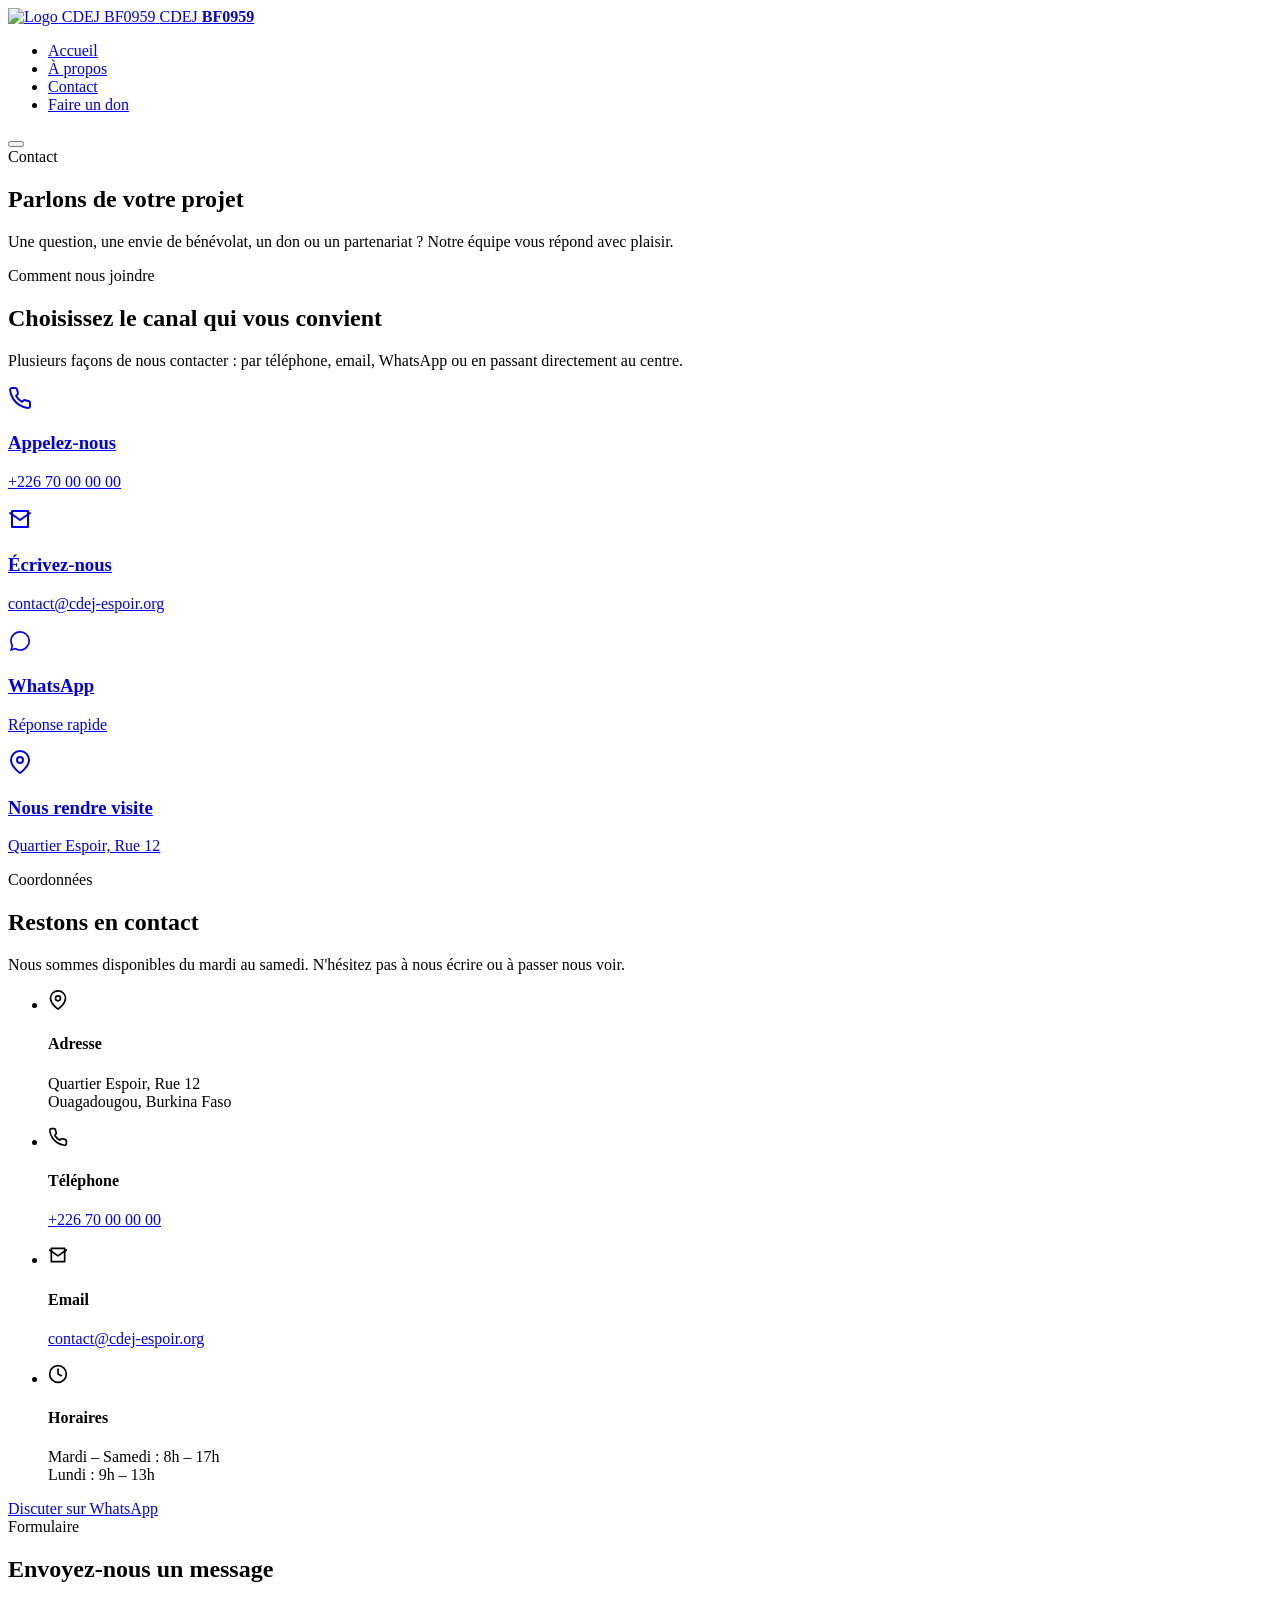
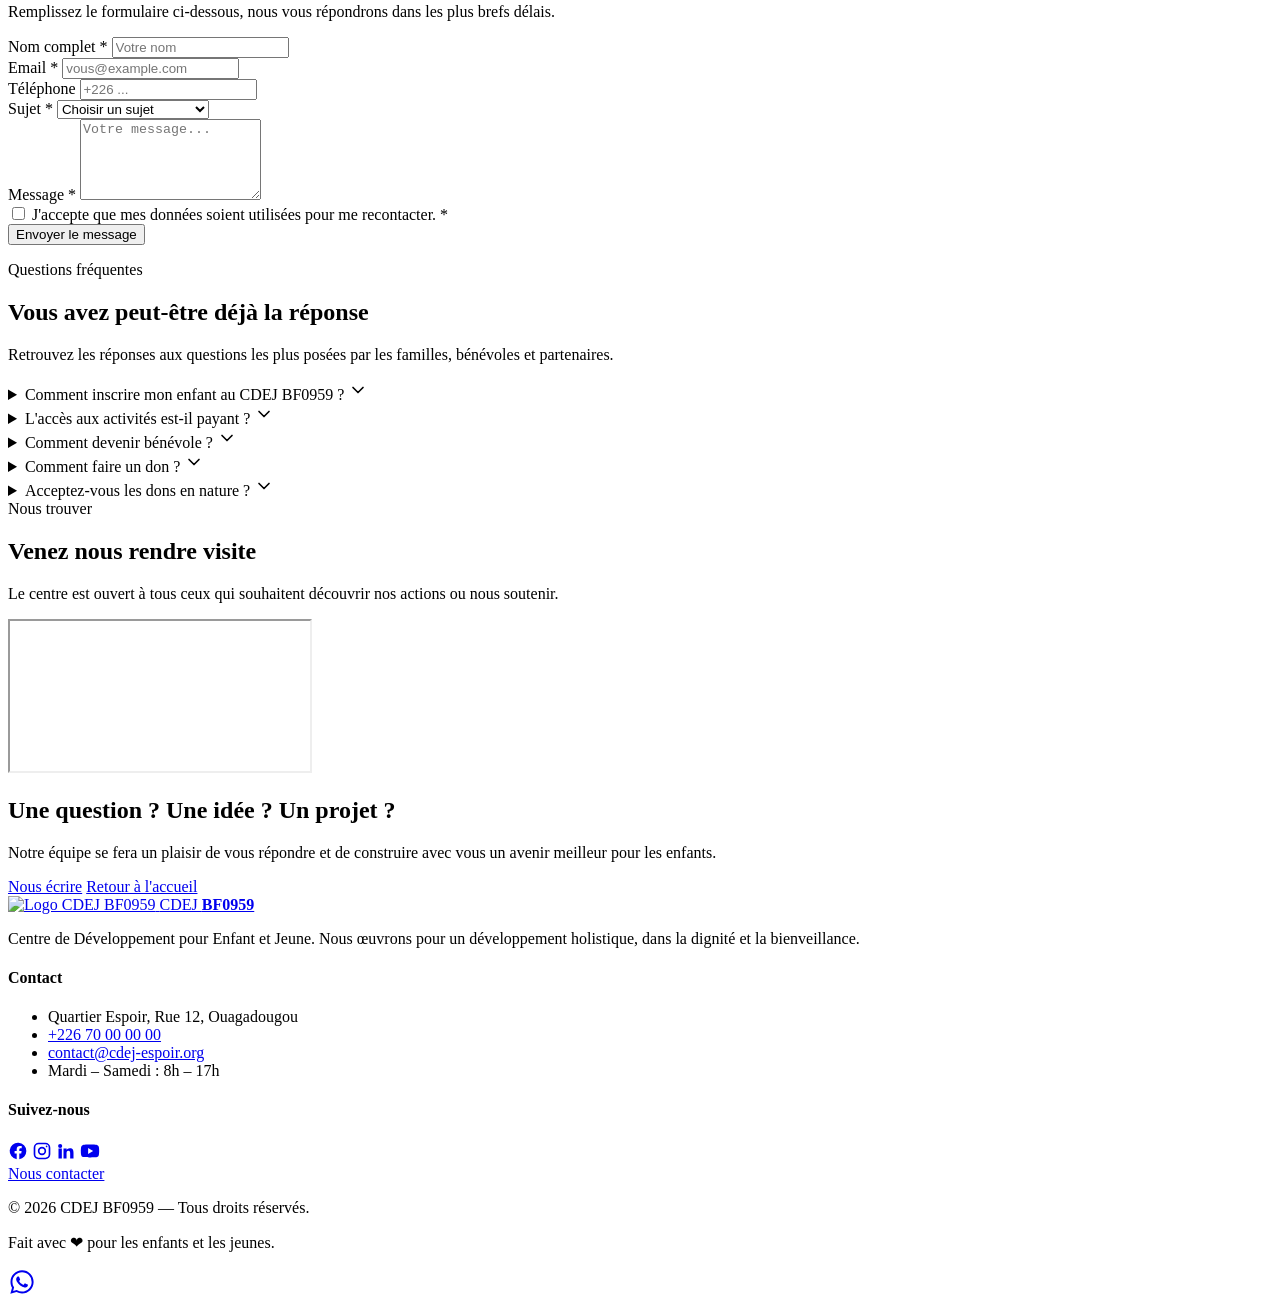
==== contact.html @ 917b6f27 "Add files via upload" ====
<!DOCTYPE html>
<html lang="fr">
<head>
  <meta charset="UTF-8">
  <meta name="viewport" content="width=device-width, initial-scale=1.0">
  <title>Contact — CDEJ BF0959</title>
  <meta name="description" content="Contactez le CDEJ BF0959 : formulaire, adresse, téléphone, email et horaires.">
  <link rel="preconnect" href="https://fonts.googleapis.com">
  <link rel="preconnect" href="https://fonts.gstatic.com" crossorigin>
  <link href="https://fonts.googleapis.com/css2?family=Plus+Jakarta+Sans:wght@400;500;600;700;800&display=swap" rel="stylesheet">
  <link rel="stylesheet" href="style.css">
</head>
<body>

  <header class="header" id="header">
    <div class="container header__inner">
      <a href="index.html" class="logo" aria-label="CDEJ BF0959 - Accueil">
        <img src="images/logo.png" alt="Logo CDEJ BF0959" class="logo__img">
        <span class="logo__text">CDEJ <strong>BF0959</strong></span>
      </a>

      <nav class="nav" id="nav" aria-label="Navigation principale">
        <ul class="nav__list">
          <li><a href="index.html" class="nav__link">Accueil</a></li>
          <li><a href="apropos.html" class="nav__link">À propos</a></li>
          <li><a href="contact.html" class="nav__link is-active">Contact</a></li>
          <li><a href="contact.html" class="btn btn--sm btn--primary nav__cta">Faire un don</a></li>
        </ul>
      </nav>

      <button class="burger" id="burger" aria-label="Ouvrir le menu" aria-expanded="false" aria-controls="nav">
        <span></span><span></span><span></span>
      </button>
    </div>
  </header>

  <main>

    <section class="hero hero--page">
      <div class="hero__bg" style="background-image:url('images/image4.jpg');"></div>
      <div class="hero__overlay"></div>
      <div class="container hero__content">
        <span class="badge reveal">Contact</span>
        <h1 class="hero__title reveal">Parlons de <span class="text-accent">votre projet</span></h1>
        <p class="hero__text reveal">Une question, une envie de bénévolat, un don ou un partenariat ? Notre équipe vous répond avec plaisir.</p>
      </div>
    </section>

    <!-- CANAUX RAPIDES -->
    <section class="section">
      <div class="container">
        <div class="section__head reveal">
          <span class="eyebrow">Comment nous joindre</span>
          <h2 class="section__title">Choisissez le canal qui vous convient</h2>
          <p class="section__subtitle">Plusieurs façons de nous contacter : par téléphone, email, WhatsApp ou en passant directement au centre.</p>
        </div>

        <div class="grid grid--4">
          <a href="tel:+22670000000" class="quick reveal">
            <span class="quick__icon quick__icon--blue">
              <svg viewBox="0 0 24 24" width="24" height="24" fill="none" stroke="currentColor" stroke-width="2" stroke-linecap="round" stroke-linejoin="round"><path d="M22 16.92v3a2 2 0 0 1-2.18 2 19.79 19.79 0 0 1-8.63-3.07 19.5 19.5 0 0 1-6-6A19.79 19.79 0 0 1 2.12 4.18 2 2 0 0 1 4.11 2h3a2 2 0 0 1 2 1.72c.13.96.36 1.9.7 2.81a2 2 0 0 1-.45 2.11L8.09 9.91a16 16 0 0 0 6 6l1.27-1.27a2 2 0 0 1 2.11-.45c.91.34 1.85.57 2.81.7A2 2 0 0 1 22 16.92z"/></svg>
            </span>
            <h3>Appelez-nous</h3>
            <p>+226 70 00 00 00</p>
          </a>

          <a href="mailto:contact@cdej-espoir.org" class="quick reveal">
            <span class="quick__icon quick__icon--orange">
              <svg viewBox="0 0 24 24" width="24" height="24" fill="none" stroke="currentColor" stroke-width="2" stroke-linecap="round" stroke-linejoin="round"><path d="M4 4h16v16H4z"/><path d="m22 6-10 7L2 6"/></svg>
            </span>
            <h3>Écrivez-nous</h3>
            <p>contact@cdej-espoir.org</p>
          </a>

          <a href="https://wa.me/22670000000?text=Bonjour%20CDEJ%20BF0959" target="_blank" rel="noopener" class="quick reveal">
            <span class="quick__icon quick__icon--green">
              <svg viewBox="0 0 24 24" width="24" height="24" fill="currentColor"><path d="M12.04 2C6.58 2 2.13 6.45 2.13 11.91c0 1.75.46 3.45 1.32 4.95L2 22l5.25-1.38a9.9 9.9 0 0 0 4.79 1.22h.01c5.46 0 9.91-4.45 9.91-9.91 0-2.65-1.03-5.14-2.9-7.01A9.82 9.82 0 0 0 12.04 2zm0 18.15h-.01a8.2 8.2 0 0 1-4.19-1.15l-.3-.18-3.12.82.83-3.04-.2-.31a8.2 8.2 0 0 1-1.26-4.38c0-4.54 3.7-8.23 8.25-8.23 2.2 0 4.27.86 5.83 2.42a8.18 8.18 0 0 1 2.41 5.82c0 4.54-3.7 8.23-8.24 8.23z"/></svg>
            </span>
            <h3>WhatsApp</h3>
            <p>Réponse rapide</p>
          </a>

          <a href="#map" class="quick reveal">
            <span class="quick__icon quick__icon--blue">
              <svg viewBox="0 0 24 24" width="24" height="24" fill="none" stroke="currentColor" stroke-width="2" stroke-linecap="round" stroke-linejoin="round"><path d="M21 10c0 7-9 13-9 13s-9-6-9-13a9 9 0 0 1 18 0z"/><circle cx="12" cy="10" r="3"/></svg>
            </span>
            <h3>Nous rendre visite</h3>
            <p>Quartier Espoir, Rue 12</p>
          </a>
        </div>
      </div>
    </section>

    <!-- FORMULAIRE + INFOS -->
    <section class="section section--alt">
      <div class="container">
        <div class="contact-grid">

          <!-- INFOS -->
          <aside class="contact-info reveal">
            <span class="eyebrow">Coordonnées</span>
            <h2 class="section__title">Restons en contact</h2>
            <p class="section__subtitle">Nous sommes disponibles du mardi au samedi. N'hésitez pas à nous écrire ou à passer nous voir.</p>

            <ul class="info-list">
              <li class="info-item">
                <span class="info-item__icon">
                  <svg viewBox="0 0 24 24" width="20" height="20" fill="none" stroke="currentColor" stroke-width="2" stroke-linecap="round" stroke-linejoin="round"><path d="M21 10c0 7-9 13-9 13s-9-6-9-13a9 9 0 0 1 18 0z"/><circle cx="12" cy="10" r="3"/></svg>
                </span>
                <div>
                  <h4>Adresse</h4>
                  <p>Quartier Espoir, Rue 12<br>Ouagadougou, Burkina Faso</p>
                </div>
              </li>
              <li class="info-item">
                <span class="info-item__icon">
                  <svg viewBox="0 0 24 24" width="20" height="20" fill="none" stroke="currentColor" stroke-width="2" stroke-linecap="round" stroke-linejoin="round"><path d="M22 16.92v3a2 2 0 0 1-2.18 2 19.79 19.79 0 0 1-8.63-3.07 19.5 19.5 0 0 1-6-6A19.79 19.79 0 0 1 2.12 4.18 2 2 0 0 1 4.11 2h3a2 2 0 0 1 2 1.72c.13.96.36 1.9.7 2.81a2 2 0 0 1-.45 2.11L8.09 9.91a16 16 0 0 0 6 6l1.27-1.27a2 2 0 0 1 2.11-.45c.91.34 1.85.57 2.81.7A2 2 0 0 1 22 16.92z"/></svg>
                </span>
                <div>
                  <h4>Téléphone</h4>
                  <p><a href="tel:+22670000000">+226 70 00 00 00</a></p>
                </div>
              </li>
              <li class="info-item">
                <span class="info-item__icon">
                  <svg viewBox="0 0 24 24" width="20" height="20" fill="none" stroke="currentColor" stroke-width="2" stroke-linecap="round" stroke-linejoin="round"><path d="M4 4h16v16H4z"/><path d="m22 6-10 7L2 6"/></svg>
                </span>
                <div>
                  <h4>Email</h4>
                  <p><a href="mailto:contact@cdej-espoir.org">contact@cdej-espoir.org</a></p>
                </div>
              </li>
              <li class="info-item">
                <span class="info-item__icon">
                  <svg viewBox="0 0 24 24" width="20" height="20" fill="none" stroke="currentColor" stroke-width="2" stroke-linecap="round" stroke-linejoin="round"><circle cx="12" cy="12" r="10"/><path d="M12 6v6l4 2"/></svg>
                </span>
                <div>
                  <h4>Horaires</h4>
                  <p>Mardi – Samedi : 8h – 17h<br>Lundi : 9h – 13h</p>
                </div>
              </li>
            </ul>

            <a href="https://wa.me/22670000000?text=Bonjour%20CDEJ%20BF0959%2C%20je%20souhaite%20avoir%20des%20informations." class="btn btn--primary" target="_blank" rel="noopener">Discuter sur WhatsApp</a>
          </aside>

          <!-- FORMULAIRE -->
          <div class="contact-form-wrap reveal">
            <span class="eyebrow">Formulaire</span>
            <h2 class="section__title">Envoyez-nous un message</h2>
            <p class="section__subtitle">Remplissez le formulaire ci-dessous, nous vous répondrons dans les plus brefs délais.</p>

            <form class="contact-form" id="contactForm" novalidate>
              <div class="form-row">
                <div class="form-group">
                  <label for="name">Nom complet *</label>
                  <input type="text" id="name" name="name" placeholder="Votre nom" required>
                  <small class="form-error" data-error-for="name"></small>
                </div>
                <div class="form-group">
                  <label for="email">Email *</label>
                  <input type="email" id="email" name="email" placeholder="vous@example.com" required>
                  <small class="form-error" data-error-for="email"></small>
                </div>
              </div>

              <div class="form-row">
                <div class="form-group">
                  <label for="phone">Téléphone</label>
                  <input type="tel" id="phone" name="phone" placeholder="+226 ...">
                </div>
                <div class="form-group">
                  <label for="subject">Sujet *</label>
                  <select id="subject" name="subject" required>
                    <option value="">Choisir un sujet</option>
                    <option value="don">Faire un don</option>
                    <option value="benevolat">Devenir bénévole</option>
                    <option value="partenariat">Partenariat</option>
                    <option value="inscription">Inscription d'un enfant</option>
                    <option value="autre">Autre demande</option>
                  </select>
                  <small class="form-error" data-error-for="subject"></small>
                </div>
              </div>

              <div class="form-group">
                <label for="message">Message *</label>
                <textarea id="message" name="message" rows="5" placeholder="Votre message..." required></textarea>
                <small class="form-error" data-error-for="message"></small>
              </div>

              <div class="form-group form-group--check">
                <label class="checkbox">
                  <input type="checkbox" id="consent" name="consent" required>
                  <span>J'accepte que mes données soient utilisées pour me recontacter. *</span>
                </label>
                <small class="form-error" data-error-for="consent"></small>
              </div>

              <button type="submit" class="btn btn--primary btn--lg btn--block">Envoyer le message</button>
              <p class="form-status" id="formStatus" role="status" aria-live="polite"></p>
            </form>
          </div>

        </div>
      </div>
    </section>

    <!-- FAQ -->
    <section class="section">
      <div class="container">
        <div class="section__head reveal">
          <span class="eyebrow">Questions fréquentes</span>
          <h2 class="section__title">Vous avez peut-être déjà la réponse</h2>
          <p class="section__subtitle">Retrouvez les réponses aux questions les plus posées par les familles, bénévoles et partenaires.</p>
        </div>

        <div class="faq reveal">
          <details class="faq__item">
            <summary>
              <span>Comment inscrire mon enfant au CDEJ BF0959 ?</span>
              <svg class="faq__chevron" viewBox="0 0 24 24" width="20" height="20" fill="none" stroke="currentColor" stroke-width="2" stroke-linecap="round" stroke-linejoin="round"><path d="m6 9 6 6 6-6"/></svg>
            </summary>
            <p>Remplissez le formulaire de contact en choisissant le sujet « Inscription d'un enfant ». Nous vous recontacterons pour un entretien d'accueil et vous présenterons les activités adaptées à l'âge de votre enfant.</p>
          </details>

          <details class="faq__item">
            <summary>
              <span>L'accès aux activités est-il payant ?</span>
              <svg class="faq__chevron" viewBox="0 0 24 24" width="20" height="20" fill="none" stroke="currentColor" stroke-width="2" stroke-linecap="round" stroke-linejoin="round"><path d="m6 9 6 6 6-6"/></svg>
            </summary>
            <p>La majorité de nos activités sont gratuites grâce au soutien de nos donateurs et partenaires. Certaines sorties ou projets spécifiques peuvent nécessiter une petite participation symbolique, toujours annoncée à l'avance.</p>
          </details>

          <details class="faq__item">
            <summary>
              <span>Comment devenir bénévole ?</span>
              <svg class="faq__chevron" viewBox="0 0 24 24" width="20" height="20" fill="none" stroke="currentColor" stroke-width="2" stroke-linecap="round" stroke-linejoin="round"><path d="m6 9 6 6 6-6"/></svg>
            </summary>
            <p>Envoyez-nous un message via le formulaire en sélectionnant « Devenir bénévole ». Nous vous proposerons un temps d'échange pour comprendre vos disponibilités et vos talents, puis nous vous intégrerons à une activité.</p>
          </details>

          <details class="faq__item">
            <summary>
              <span>Comment faire un don ?</span>
              <svg class="faq__chevron" viewBox="0 0 24 24" width="20" height="20" fill="none" stroke="currentColor" stroke-width="2" stroke-linecap="round" stroke-linejoin="round"><path d="m6 9 6 6 6-6"/></svg>
            </summary>
            <p>Vous pouvez nous contacter via le formulaire (sujet « Faire un don ») ou directement par WhatsApp. Nous vous indiquerons les moyens de paiement disponibles et vous remettrons un reçu.</p>
          </details>

          <details class="faq__item">
            <summary>
              <span>Acceptez-vous les dons en nature ?</span>
              <svg class="faq__chevron" viewBox="0 0 24 24" width="20" height="20" fill="none" stroke="currentColor" stroke-width="2" stroke-linecap="round" stroke-linejoin="round"><path d="m6 9 6 6 6-6"/></svg>
            </summary>
            <p>Oui ! Fournitures scolaires, livres, jeux, vêtements en bon état, matériel sportif… Chaque don en nature est précieux. Contactez-nous pour organiser la remise.</p>
          </details>
        </div>
      </div>
    </section>

    <!-- MAP -->
    <section class="section section--alt" id="map">
      <div class="container">
        <div class="section__head reveal">
          <span class="eyebrow">Nous trouver</span>
          <h2 class="section__title">Venez nous rendre visite</h2>
          <p class="section__subtitle">Le centre est ouvert à tous ceux qui souhaitent découvrir nos actions ou nous soutenir.</p>
        </div>

        <div class="map-wrap reveal">
          <iframe
            title="Localisation du CDEJ BF0959"
            src="https://www.openstreetmap.org/export/embed.html?bbox=-1.5600%2C12.3300%2C-1.4700%2C12.4000&layer=mapnik&marker=12.3650%2C-1.5150"
            loading="lazy"
            referrerpolicy="no-referrer-when-downgrade"></iframe>
        </div>
      </div>
    </section>

    <!-- CTA -->
    <section class="section section--cta">
      <div class="container cta reveal">
        <h2>Une question ? Une idée ? Un projet ?</h2>
        <p>Notre équipe se fera un plaisir de vous répondre et de construire avec vous un avenir meilleur pour les enfants.</p>
        <div class="cta__actions">
          <a href="#contactForm" class="btn btn--primary">Nous écrire</a>
          <a href="index.html" class="btn btn--ghost-light">Retour à l'accueil</a>
        </div>
      </div>
    </section>

  </main>

  <footer class="footer">
    <div class="container footer__grid">
      <div class="footer__col">
        <a href="index.html" class="logo logo--light">
          <img src="images/logo.png" alt="Logo CDEJ BF0959" class="logo__img">
          <span class="logo__text">CDEJ <strong>BF0959</strong></span>
        </a>
        <p>Centre de Développement pour Enfant et Jeune. Nous œuvrons pour un développement holistique, dans la dignité et la bienveillance.</p>
      </div>
      <div class="footer__col">
        <h4>Contact</h4>
        <ul class="footer__list">
          <li>Quartier Espoir, Rue 12, Ouagadougou</li>
          <li><a href="tel:+22670000000">+226 70 00 00 00</a></li>
          <li><a href="mailto:contact@cdej-espoir.org">contact@cdej-espoir.org</a></li>
          <li>Mardi – Samedi : 8h – 17h</li>
        </ul>
      </div>
      <div class="footer__col">
        <h4>Suivez-nous</h4>
        <div class="socials">
          <a href="#" aria-label="Facebook" class="social"><svg viewBox="0 0 24 24" width="20" height="20" fill="currentColor"><path d="M22 12a10 10 0 1 0-11.56 9.88v-6.99H7.9V12h2.54V9.8c0-2.5 1.49-3.89 3.77-3.89 1.09 0 2.24.2 2.24.2v2.46h-1.26c-1.24 0-1.63.77-1.63 1.56V12h2.78l-.44 2.89h-2.34v6.99A10 10 0 0 0 22 12z"/></svg></a>
          <a href="#" aria-label="Instagram" class="social"><svg viewBox="0 0 24 24" width="20" height="20" fill="none" stroke="currentColor" stroke-width="2"><rect x="3" y="3" width="18" height="18" rx="5"/><circle cx="12" cy="12" r="4"/><circle cx="17.5" cy="6.5" r="1" fill="currentColor" stroke="none"/></svg></a>
          <a href="#" aria-label="LinkedIn" class="social"><svg viewBox="0 0 24 24" width="20" height="20" fill="currentColor"><path d="M4.98 3.5A2.5 2.5 0 1 1 5 8.5a2.5 2.5 0 0 1-.02-5zM3 9h4v12H3zM9 9h3.8v1.7h.05c.53-1 1.83-2.05 3.77-2.05C20.4 8.65 21 11 21 14.1V21h-4v-6.1c0-1.45-.03-3.32-2.02-3.32-2.02 0-2.33 1.58-2.33 3.21V21H9z"/></svg></a>
          <a href="#" aria-label="YouTube" class="social"><svg viewBox="0 0 24 24" width="20" height="20" fill="currentColor"><path d="M23 12s0-3.5-.45-5.17a3 3 0 0 0-2.12-2.12C18.76 4.25 12 4.25 12 4.25s-6.76 0-8.43.46A3 3 0 0 0 1.45 6.83C1 8.5 1 12 1 12s0 3.5.45 5.17a3 3 0 0 0 2.12 2.12c1.67.46 8.43.46 8.43.46s6.76 0 8.43-.46a3 3 0 0 0 2.12-2.12C23 15.5 23 12 23 12zM9.75 15.5v-7l6 3.5z"/></svg></a>
        </div>
        <a href="contact.html" class="btn btn--primary btn--sm footer__cta">Nous contacter</a>
      </div>
    </div>
    <div class="footer__bottom">
      <div class="container">
        <p>© <span id="year"></span> CDEJ BF0959 — Tous droits réservés.</p>
        <p>Fait avec ❤ pour les enfants et les jeunes.</p>
      </div>
    </div>
  </footer>

  <a href="https://wa.me/22670000000?text=Bonjour%20CDEJ%20BF0959%2C%20je%20souhaite%20avoir%20des%20informations." class="whatsapp" target="_blank" rel="noopener" aria-label="Discuter sur WhatsApp">
    <svg viewBox="0 0 24 24" width="28" height="28" fill="currentColor"><path d="M12.04 2C6.58 2 2.13 6.45 2.13 11.91c0 1.75.46 3.45 1.32 4.95L2 22l5.25-1.38a9.9 9.9 0 0 0 4.79 1.22h.01c5.46 0 9.91-4.45 9.91-9.91 0-2.65-1.03-5.14-2.9-7.01A9.82 9.82 0 0 0 12.04 2zm0 18.15h-.01a8.2 8.2 0 0 1-4.19-1.15l-.3-.18-3.12.82.83-3.04-.2-.31a8.2 8.2 0 0 1-1.26-4.38c0-4.54 3.7-8.23 8.25-8.23 2.2 0 4.27.86 5.83 2.42a8.18 8.18 0 0 1 2.41 5.82c0 4.54-3.7 8.23-8.24 8.23zm4.52-6.16c-.25-.12-1.47-.72-1.69-.81-.23-.08-.39-.12-.56.13-.16.25-.64.81-.79.97-.14.17-.29.19-.54.06-.25-.12-1.05-.39-2-1.23-.74-.66-1.24-1.48-1.38-1.73-.14-.25-.02-.38.11-.51.11-.11.25-.29.37-.43.12-.14.16-.25.25-.41.08-.17.04-.31-.02-.43-.06-.12-.56-1.34-.76-1.84-.2-.48-.4-.42-.56-.43h-.48c-.17 0-.43.06-.66.31-.22.25-.86.85-.86 2.07 0 1.22.89 2.4 1.01 2.56.12.17 1.75 2.67 4.23 3.74.59.26 1.05.41 1.41.52.59.19 1.13.16 1.56.1.48-.07 1.47-.6 1.68-1.18.21-.58.21-1.07.14-1.18-.06-.11-.22-.17-.47-.29z"/></svg>
  </a>

  <script src="script.js"></script>
</body>
</html>
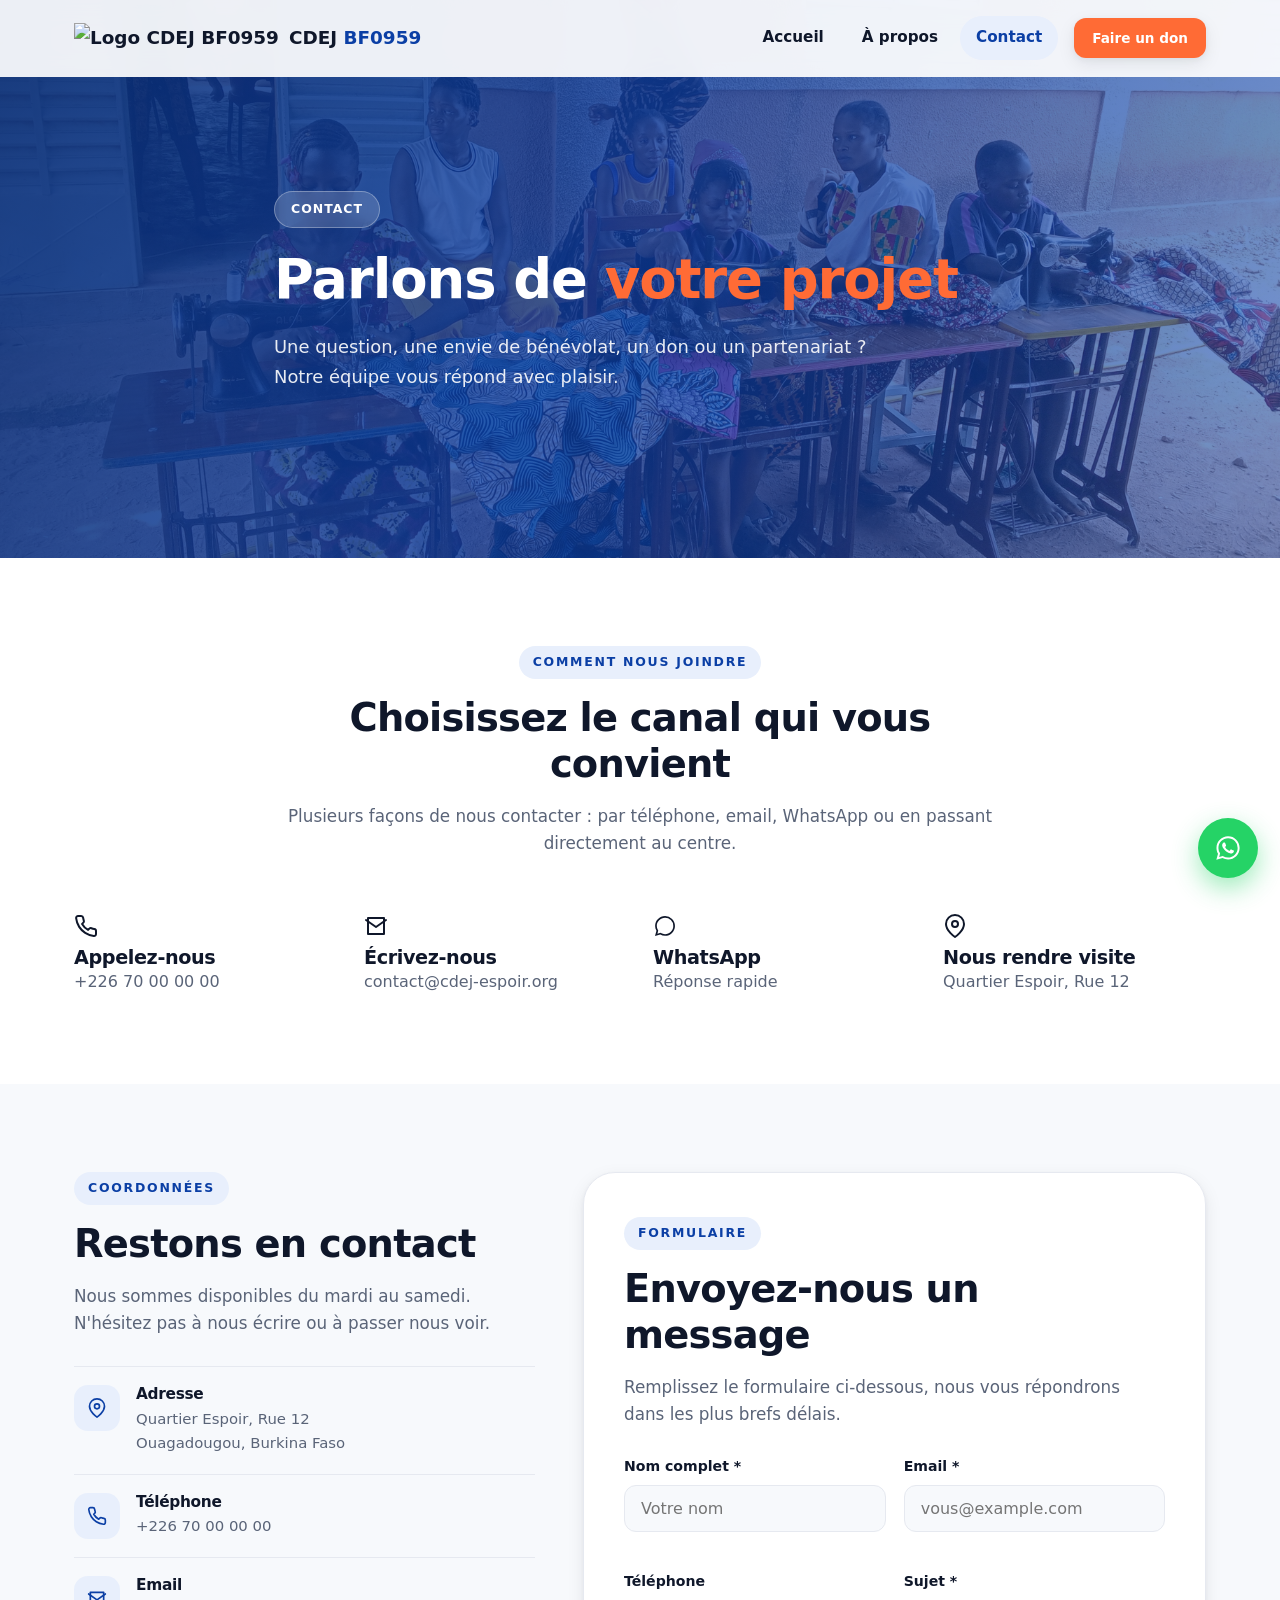
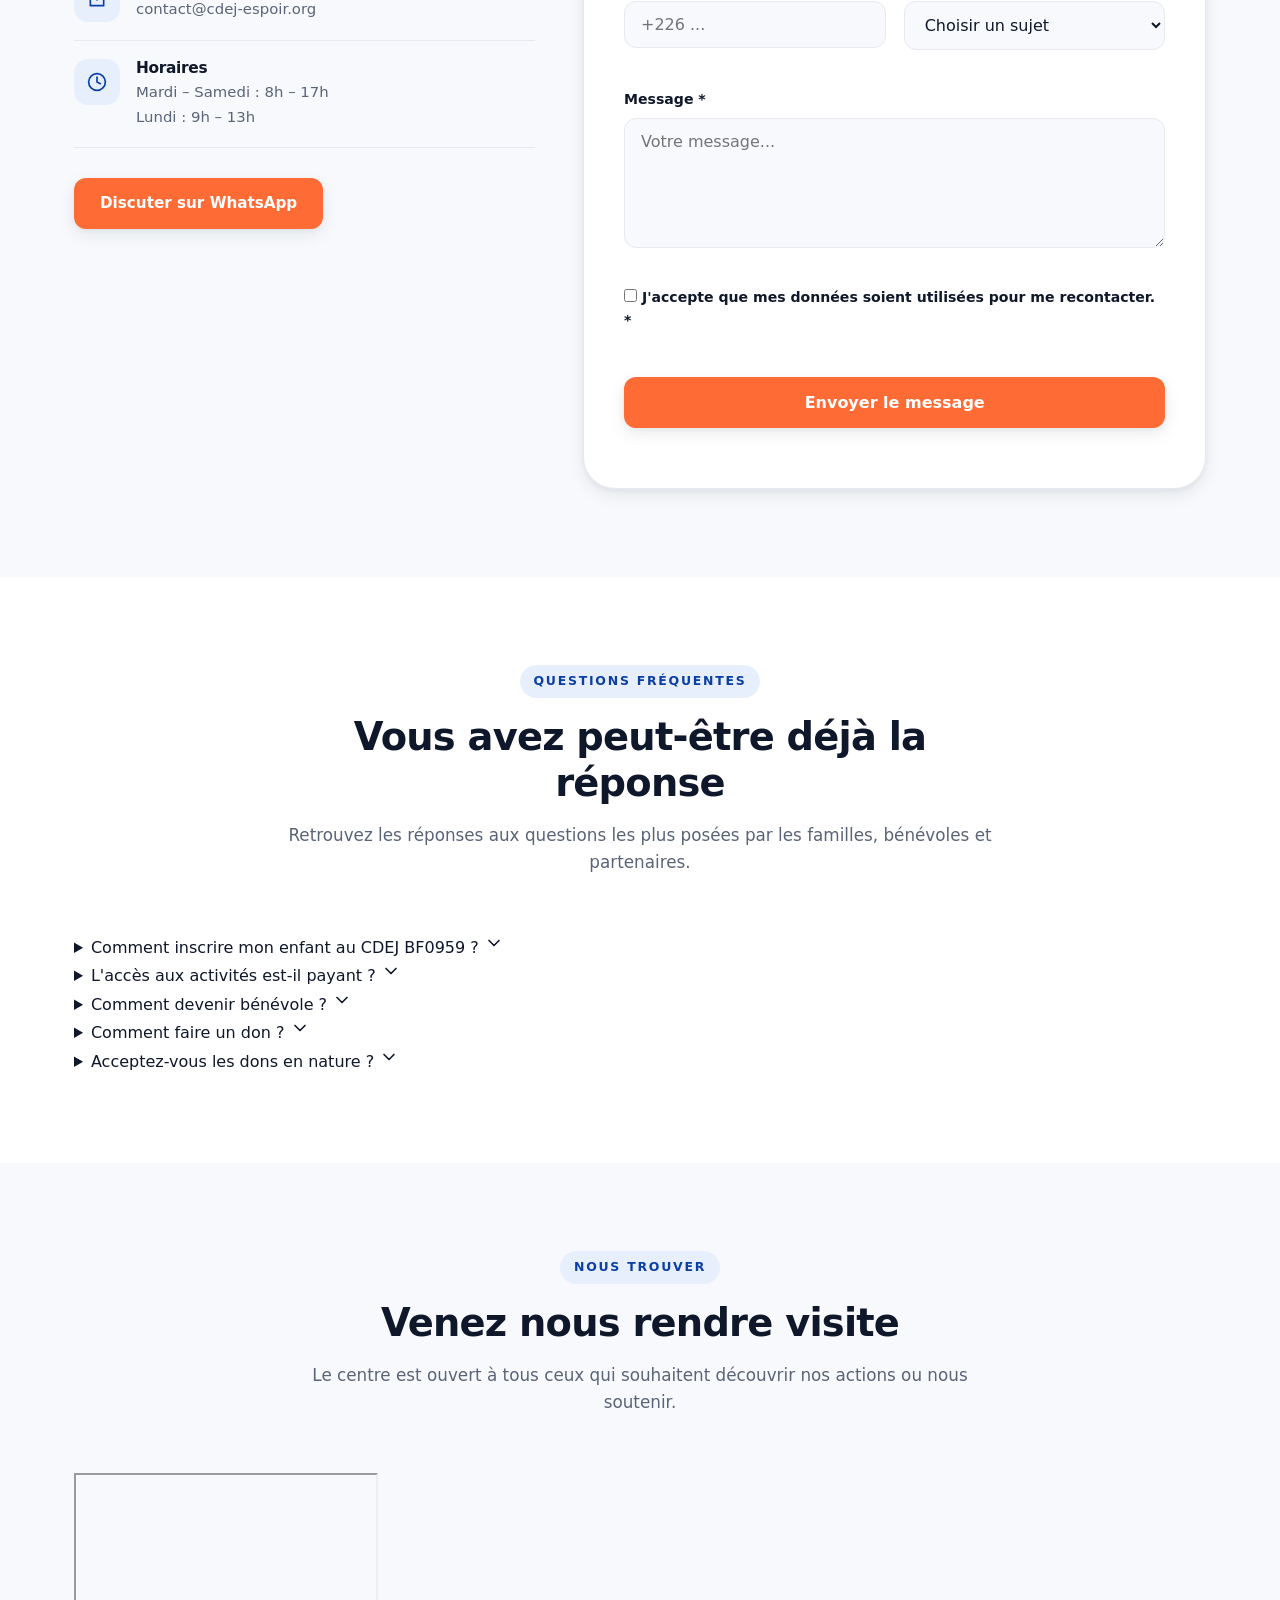
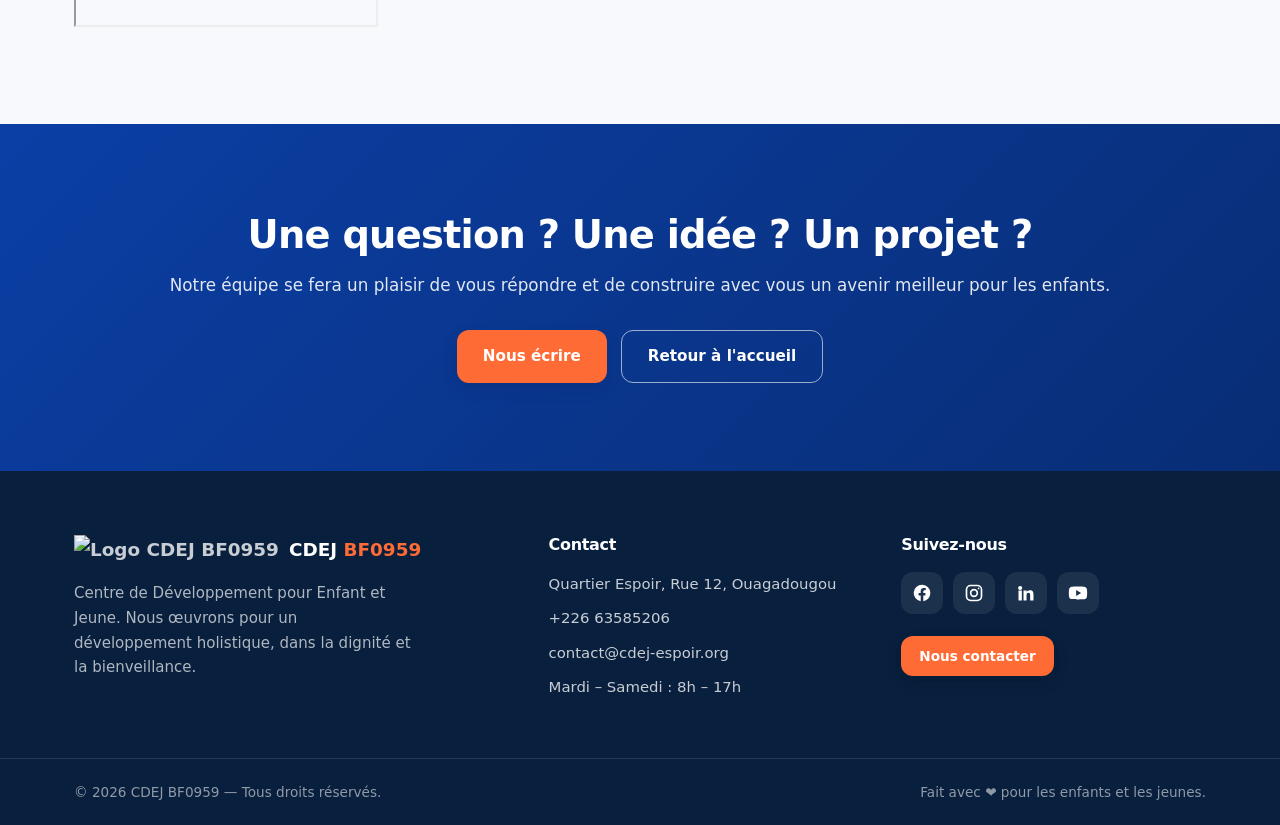
==== commit 86fa7a3e: "Update print statement from 'Hello' to 'Goodbye'" ====
--- a/contact.html
+++ b/contact.html
@@ -15,7 +15,7 @@
   <header class="header" id="header">
     <div class="container header__inner">
       <a href="index.html" class="logo" aria-label="CDEJ BF0959 - Accueil">
-        <img src="images/logo.png" alt="Logo CDEJ BF0959" class="logo__img">
+        <img src="images/logo2.png" alt="Logo CDEJ BF0959" class="logo__img">
         <span class="logo__text">CDEJ <strong>BF0959</strong></span>
       </a>
 
@@ -296,7 +296,7 @@
     <div class="container footer__grid">
       <div class="footer__col">
         <a href="index.html" class="logo logo--light">
-          <img src="images/logo.png" alt="Logo CDEJ BF0959" class="logo__img">
+          <img src="images/logo2.png" alt="Logo CDEJ BF0959" class="logo__img">
           <span class="logo__text">CDEJ <strong>BF0959</strong></span>
         </a>
         <p>Centre de Développement pour Enfant et Jeune. Nous œuvrons pour un développement holistique, dans la dignité et la bienveillance.</p>
@@ -305,7 +305,7 @@
         <h4>Contact</h4>
         <ul class="footer__list">
           <li>Quartier Espoir, Rue 12, Ouagadougou</li>
-          <li><a href="tel:+22670000000">+226 70 00 00 00</a></li>
+          <li><a href="tel:+22666300040">+226 63585206</a></li>
           <li><a href="mailto:contact@cdej-espoir.org">contact@cdej-espoir.org</a></li>
           <li>Mardi – Samedi : 8h – 17h</li>
         </ul>
@@ -335,4 +335,4 @@
 
   <script src="script.js"></script>
 </body>
-</html>+</html>
--- a/style.css
+++ b/style.css
@@ -0,0 +1,639 @@
+/* ===== Reset & base ===== */
+*, *::before, *::after { box-sizing: border-box; margin: 0; padding: 0; }
+
+:root {
+  --blue: #0B3FA5;
+  --blue-dark: #082d75;
+  --blue-light: #e8effc;
+  --orange: #FF6B35;
+  --orange-dark: #e85a25;
+  --green: #059669;
+  --green-light: #e6f7f1;
+  --white: #ffffff;
+  --ink: #0f172a;
+  --muted: #5a6478;
+  --line: #e6e9f0;
+  --bg: #f7f9fc;
+
+  --radius-sm: 12px;
+  --radius-md: 16px;
+  --radius-lg: 24px;
+  --radius-xl: 32px;
+
+  --shadow-sm: 0 2px 8px rgba(15, 23, 42, .06);
+  --shadow-md: 0 6px 18px rgba(15, 23, 42, .08), 0 2px 6px rgba(15, 23, 42, .05);
+  --shadow-lg: 0 18px 40px rgba(15, 23, 42, .12), 0 6px 14px rgba(15, 23, 42, .06);
+  --shadow-blue: 0 12px 28px rgba(11, 63, 165, .25);
+
+  --container: 1180px;
+  --header-h: 76px;
+  --transition: .3s cubic-bezier(.4, 0, .2, 1);
+}
+
+html { scroll-behavior: smooth; }
+
+body {
+  font-family: 'Plus Jakarta Sans', system-ui, -apple-system, sans-serif;
+  color: var(--ink);
+  background: var(--white);
+  line-height: 1.65;
+  font-size: 16px;
+  -webkit-font-smoothing: antialiased;
+  overflow-x: hidden;
+}
+
+img { max-width: 100%; display: block; }
+a { color: inherit; text-decoration: none; }
+ul { list-style: none; }
+button { font-family: inherit; cursor: pointer; border: none; background: none; }
+input, select, textarea { font-family: inherit; font-size: inherit; }
+
+.container {
+  width: 100%;
+  max-width: var(--container);
+  margin: 0 auto;
+  padding: 0 24px;
+}
+
+/* ===== Typographie ===== */
+h1, h2, h3, h4 { line-height: 1.2; font-weight: 800; letter-spacing: -.02em; }
+h1 { font-size: clamp(2.1rem, 5vw, 3.4rem); }
+h2 { font-size: clamp(1.6rem, 3.4vw, 2.4rem); }
+h3 { font-size: 1.2rem; }
+p { color: var(--muted); }
+
+.text-accent { color: var(--orange); }
+
+.eyebrow {
+  display: inline-block;
+  font-size: .78rem;
+  font-weight: 700;
+  text-transform: uppercase;
+  letter-spacing: .14em;
+  color: var(--blue);
+  background: var(--blue-light);
+  padding: 6px 14px;
+  border-radius: 999px;
+  margin-bottom: 16px;
+}
+.eyebrow--light { color: var(--white); background: rgba(255, 255, 255, .18); }
+
+.badge {
+  display: inline-block;
+  font-size: .78rem;
+  font-weight: 700;
+  letter-spacing: .08em;
+  text-transform: uppercase;
+  color: var(--white);
+  background: rgba(255, 255, 255, .16);
+  border: 1px solid rgba(255, 255, 255, .3);
+  backdrop-filter: blur(6px);
+  padding: 7px 16px;
+  border-radius: 999px;
+  margin-bottom: 20px;
+}
+
+/* ===== Boutons ===== */
+.btn {
+  display: inline-flex;
+  align-items: center;
+  justify-content: center;
+  gap: 8px;
+  padding: 13px 26px;
+  border-radius: var(--radius-sm);
+  font-weight: 700;
+  font-size: .95rem;
+  transition: var(--transition);
+  white-space: nowrap;
+}
+.btn--sm { padding: 9px 18px; font-size: .85rem; }
+.btn--lg { padding: 16px 34px; font-size: 1rem; }
+.btn--block { width: 100%; }
+
+.btn--primary {
+  background: var(--orange);
+  color: var(--white);
+  box-shadow: var(--shadow-md);
+}
+.btn--primary:hover { background: var(--orange-dark); transform: translateY(-2px); box-shadow: var(--shadow-lg); }
+
+.btn--ghost {
+  background: rgba(255, 255, 255, .12);
+  color: var(--white);
+  border: 1.5px solid rgba(255, 255, 255, .5);
+  backdrop-filter: blur(6px);
+}
+.btn--ghost:hover { background: rgba(255, 255, 255, .22); transform: translateY(-2px); }
+
+.btn--ghost-light {
+  background: transparent;
+  color: var(--white);
+  border: 1.5px solid rgba(255, 255, 255, .6);
+}
+.btn--ghost-light:hover { background: rgba(255, 255, 255, .14); }
+
+/* ===== Header ===== */
+.header {
+  position: fixed;
+  top: 0; left: 0; right: 0;
+  z-index: 1000;
+  background: rgba(255, 255, 255, .92);
+  backdrop-filter: blur(12px);
+  border-bottom: 1px solid transparent;
+  transition: var(--transition);
+}
+.header.is-scrolled {
+  border-bottom-color: var(--line);
+  box-shadow: var(--shadow-sm);
+}
+.header__inner {
+  display: flex;
+  align-items: center;
+  justify-content: space-between;
+  height: var(--header-h);
+}
+
+.logo { display: inline-flex; align-items: center; gap: 10px; font-weight: 700; font-size: 1.15rem; }
+.logo__mark {
+  display: grid;
+  place-items: center;
+  width: 42px; height: 42px;
+  border-radius: 12px;
+  background: linear-gradient(135deg, var(--blue), var(--blue-dark));
+  color: var(--white);
+  box-shadow: var(--shadow-blue);
+}
+.logo__text { color: var(--ink); }
+.logo__text strong { color: var(--blue); }
+.logo--light .logo__text { color: var(--white); }
+.logo--light .logo__text strong { color: var(--orange); }
+
+.nav__list { display: flex; align-items: center; gap: 6px; }
+.nav__link {
+  display: inline-block;
+  padding: 9px 16px;
+  border-radius: 999px;
+  font-weight: 600;
+  font-size: .95rem;
+  color: var(--ink);
+  transition: var(--transition);
+}
+.nav__link:hover { color: var(--blue); background: var(--blue-light); }
+.nav__link.is-active { color: var(--blue); background: var(--blue-light); }
+.nav__cta { margin-left: 10px; }
+
+/* Burger */
+.burger {
+  display: none;
+  flex-direction: column;
+  justify-content: center;
+  gap: 5px;
+  width: 44px; height: 44px;
+  border-radius: 12px;
+  background: var(--blue-light);
+}
+.burger span {
+  display: block;
+  width: 22px; height: 2.5px;
+  margin: 0 auto;
+  background: var(--blue);
+  border-radius: 2px;
+  transition: var(--transition);
+}
+.burger.is-open span:nth-child(1) { transform: translateY(7.5px) rotate(45deg); }
+.burger.is-open span:nth-child(2) { opacity: 0; }
+.burger.is-open span:nth-child(3) { transform: translateY(-7.5px) rotate(-45deg); }
+
+/* ===== Hero ===== */
+.hero {
+  position: relative;
+  min-height: 100vh;
+  display: flex;
+  align-items: center;
+  padding: calc(var(--header-h) + 40px) 0 80px;
+  overflow: hidden;
+}
+.hero--page { min-height: 62vh; padding-bottom: 60px; }
+
+.hero__bg {
+  position: absolute;
+  inset: 0;
+  background-size: cover;
+  background-position: center;
+  transform: scale(1.05);
+  animation: heroZoom 18s ease-in-out infinite alternate;
+}
+@keyframes heroZoom {
+  from { transform: scale(1.05); }
+  to { transform: scale(1.14); }
+}
+
+.hero__overlay {
+  position: absolute;
+  inset: 0;
+  background: linear-gradient(115deg, rgba(8, 45, 117, .92) 0%, rgba(11, 63, 165, .78) 45%, rgba(11, 63, 165, .55) 100%);
+}
+
+.hero__content { position: relative; z-index: 2; max-width: 780px; }
+.hero__title { color: var(--white); margin-bottom: 20px; }
+.hero__text { color: rgba(255, 255, 255, .9); font-size: 1.12rem; max-width: 620px; margin-bottom: 32px; }
+
+.hero__actions { display: flex; flex-wrap: wrap; gap: 14px; margin-bottom: 48px; }
+
+.hero__stats {
+  display: flex;
+  flex-wrap: wrap;
+  gap: 40px;
+  padding-top: 28px;
+  border-top: 1px solid rgba(255, 255, 255, .22);
+}
+.stat { display: flex; flex-direction: column; }
+.stat__num { font-size: 2rem; font-weight: 800; color: var(--white); line-height: 1; }
+.stat__num::after { content: "+"; color: var(--orange); }
+.stat__label { font-size: .88rem; color: rgba(255, 255, 255, .8); margin-top: 6px; }
+
+/* ===== Sections ===== */
+.section { padding: 88px 0; }
+.section--alt { background: var(--bg); }
+
+.section__head { max-width: 720px; margin: 0 auto 56px; text-align: center; }
+.section__title { margin-bottom: 16px; }
+.section__subtitle { font-size: 1.05rem; }
+
+/* ===== Grilles ===== */
+.grid { display: grid; gap: 26px; }
+.grid--2 { grid-template-columns: repeat(2, 1fr); }
+.grid--3 { grid-template-columns: repeat(3, 1fr); }
+.grid--4 { grid-template-columns: repeat(4, 1fr); }
+
+/* ===== Cartes ===== */
+.card {
+  background: var(--white);
+  border: 1px solid var(--line);
+  border-radius: var(--radius-lg);
+  padding: 34px 28px;
+  box-shadow: var(--shadow-sm);
+  transition: var(--transition);
+}
+.card:hover { transform: translateY(-6px); box-shadow: var(--shadow-lg); border-color: transparent; }
+
+.card__icon {
+  display: grid;
+  place-items: center;
+  width: 58px; height: 58px;
+  border-radius: 18px;
+  margin-bottom: 22px;
+}
+.card__icon--blue { background: var(--blue-light); color: var(--blue); }
+.card__icon--orange { background: #ffede5; color: var(--orange); }
+.card__icon--green { background: var(--green-light); color: var(--green); }
+
+.card__title { margin-bottom: 12px; }
+.card__text { font-size: .96rem; }
+
+/* ===== Features ===== */
+.feature {
+  background: var(--white);
+  border-radius: var(--radius-lg);
+  overflow: hidden;
+  box-shadow: var(--shadow-md);
+  transition: var(--transition);
+  border: 1px solid var(--line);
+}
+.feature:hover { transform: translateY(-6px); box-shadow: var(--shadow-lg); }
+
+.feature__img {
+  height: 240px;
+  background-size: cover;
+  background-position: center;
+  transition: transform .6s ease;
+}
+.feature:hover .feature__img { transform: scale(1.06); }
+.feature__body { padding: 28px; }
+.feature__body h3 { margin-bottom: 10px; }
+.feature__body p { font-size: .96rem; }
+
+/* ===== Don ===== */
+.don {
+  display: grid;
+  grid-template-columns: 1.1fr .9fr;
+  gap: 0;
+  border-radius: var(--radius-xl);
+  overflow: hidden;
+  background: linear-gradient(135deg, var(--blue), var(--blue-dark));
+  box-shadow: var(--shadow-lg);
+}
+.don__content { padding: 56px 48px; color: var(--white); }
+.don__title { color: var(--white); margin-bottom: 16px; }
+.don__text { color: rgba(255, 255, 255, .88); margin-bottom: 22px; }
+.don__list { margin-bottom: 30px; }
+.don__list li {
+  position: relative;
+  padding-left: 26px;
+  margin-bottom: 10px;
+  color: rgba(255, 255, 255, .92);
+  font-size: .96rem;
+}
+.don__list li::before {
+  content: "";
+  position: absolute;
+  left: 0; top: 9px;
+  width: 14px; height: 14px;
+  border-radius: 50%;
+  background: var(--green);
+  box-shadow: 0 0 0 3px rgba(5, 150, 105, .25);
+}
+.don__img { background-size: cover; background-position: center; min-height: 320px; }
+
+/* ===== CTA ===== */
+.section--cta {
+  background: linear-gradient(135deg, var(--blue), var(--blue-dark));
+  color: var(--white);
+  text-align: center;
+}
+.cta h2 { color: var(--white); margin-bottom: 14px; }
+.cta p { color: rgba(255, 255, 255, .88); margin-bottom: 30px; font-size: 1.05rem; }
+.cta__actions { display: flex; justify-content: center; flex-wrap: wrap; gap: 14px; }
+
+/* ===== À propos ===== */
+.two-col {
+  display: grid;
+  grid-template-columns: 1.05fr .95fr;
+  gap: 56px;
+  align-items: center;
+}
+.two-col__img {
+  border-radius: var(--radius-xl);
+  min-height: 420px;
+  background-size: cover;
+  background-position: center;
+  box-shadow: var(--shadow-lg);
+}
+.two-col p { margin-bottom: 16px; }
+
+.value {
+  background: var(--white);
+  border-radius: var(--radius-lg);
+  padding: 30px 24px;
+  box-shadow: var(--shadow-sm);
+  border: 1px solid var(--line);
+  transition: var(--transition);
+  text-align: center;
+}
+.value:hover { transform: translateY(-6px); box-shadow: var(--shadow-lg); }
+.value__icon {
+  display: grid;
+  place-items: center;
+  width: 56px; height: 56px;
+  margin: 0 auto 18px;
+  border-radius: 16px;
+  background: var(--blue-light);
+  color: var(--blue);
+}
+.value h3 { margin-bottom: 8px; }
+.value p { font-size: .94rem; }
+
+.member {
+  background: var(--white);
+  border-radius: var(--radius-lg);
+  overflow: hidden;
+  box-shadow: var(--shadow-md);
+  border: 1px solid var(--line);
+  transition: var(--transition);
+}
+.member:hover { transform: translateY(-6px); box-shadow: var(--shadow-lg); }
+.member__photo {
+  height: 300px;
+  background-size: cover;
+  background-position: center top;
+  transition: transform .6s ease;
+}
+.member:hover .member__photo { transform: scale(1.05); }
+.member__body { padding: 26px; }
+.member__body h3 { margin-bottom: 4px; }
+.member__role {
+  display: inline-block;
+  font-size: .82rem;
+  font-weight: 700;
+  color: var(--orange);
+  text-transform: uppercase;
+  letter-spacing: .06em;
+  margin-bottom: 12px;
+}
+.member__body p { font-size: .94rem; }
+
+/* ===== Contact ===== */
+.contact-grid {
+  display: grid;
+  grid-template-columns: .85fr 1.15fr;
+  gap: 48px;
+  align-items: start;
+}
+
+.info-list { margin: 28px 0 30px; }
+.info-item {
+  display: flex;
+  gap: 16px;
+  padding: 18px 0;
+  border-bottom: 1px solid var(--line);
+}
+.info-item:first-child { border-top: 1px solid var(--line); }
+.info-item__icon {
+  flex-shrink: 0;
+  display: grid;
+  place-items: center;
+  width: 46px; height: 46px;
+  border-radius: 14px;
+  background: var(--blue-light);
+  color: var(--blue);
+}
+.info-item h4 { font-size: .96rem; margin-bottom: 3px; }
+.info-item p { font-size: .93rem; }
+.info-item a:hover { color: var(--blue); }
+
+.contact-form-wrap {
+  background: var(--white);
+  border: 1px solid var(--line);
+  border-radius: var(--radius-xl);
+  padding: 44px 40px;
+  box-shadow: var(--shadow-md);
+}
+
+.contact-form { margin-top: 26px; }
+.form-row { display: grid; grid-template-columns: 1fr 1fr; gap: 18px; }
+.form-group { margin-bottom: 18px; display: flex; flex-direction: column; }
+.form-group label {
+  font-size: .88rem;
+  font-weight: 700;
+  margin-bottom: 7px;
+  color: var(--ink);
+}
+.form-group input,
+.form-group select,
+.form-group textarea {
+  padding: 13px 16px;
+  border: 1.5px solid var(--line);
+  border-radius: var(--radius-sm);
+  background: var(--bg);
+  color: var(--ink);
+  transition: var(--transition);
+  outline: none;
+}
+.form-group input:focus,
+.form-group select:focus,
+.form-group textarea:focus {
+  border-color: var(--blue);
+  background: var(--white);
+  box-shadow: 0 0 0 4px rgba(11, 63, 165, .1);
+}
+.form-group textarea { resize: vertical; min-height: 130px; }
+.form-group.has-error input,
+.form-group.has-error select,
+.form-group.has-error textarea { border-color: #e11d48; background: #fff5f7; }
+
+.form-error { color: #e11d48; font-size: .8rem; margin-top: 6px; min-height: 14px; }
+
+.form-status { margin-top: 16px; font-weight: 600; font-size: .94rem; text-align: center; }
+.form-status.is-success { color: var(--green); }
+.form-status.is-error { color: #e11d48; }
+
+/* ===== Footer ===== */
+.footer {
+  background: #081f3d;
+  color: rgba(255, 255, 255, .78);
+  padding-top: 64px;
+}
+.footer__grid {
+  display: grid;
+  grid-template-columns: 1.4fr 1fr 1fr;
+  gap: 48px;
+  padding-bottom: 48px;
+}
+.footer__col p { color: rgba(255, 255, 255, .68); font-size: .94rem; margin-top: 16px; max-width: 340px; }
+.footer__col h4 { color: var(--white); font-size: 1rem; margin-bottom: 18px; }
+.footer__list li { margin-bottom: 10px; font-size: .93rem; }
+.footer__list a { transition: var(--transition); }
+.footer__list a:hover { color: var(--orange); }
+
+.socials { display: flex; gap: 10px; margin-bottom: 22px; }
+.social {
+  display: grid;
+  place-items: center;
+  width: 42px; height: 42px;
+  border-radius: 12px;
+  background: rgba(255, 255, 255, .08);
+  color: var(--white);
+  transition: var(--transition);
+}
+.social:hover { background: var(--orange); transform: translateY(-3px); }
+
+.footer__cta { background: var(--orange); }
+
+.footer__bottom {
+  border-top: 1px solid rgba(255, 255, 255, .12);
+  padding: 22px 0;
+}
+.footer__bottom .container {
+  display: flex;
+  justify-content: space-between;
+  flex-wrap: wrap;
+  gap: 8px;
+}
+.footer__bottom p { color: rgba(255, 255, 255, .55); font-size: .85rem; }
+
+/* ===== WhatsApp flottant ===== */
+.whatsapp {
+  position: fixed;
+  right: 22px;
+  bottom: 22px;
+  z-index: 1100;
+  display: grid;
+  place-items: center;
+  width: 60px; height: 60px;
+  border-radius: 50%;
+  background: #25D366;
+  color: var(--white);
+  box-shadow: 0 10px 26px rgba(37, 211, 102, .45);
+  transition: var(--transition);
+  animation: pulse 2.6s infinite;
+}
+.whatsapp:hover { transform: scale(1.1) translateY(-3px); }
+@keyframes pulse {
+  0% { box-shadow: 0 0 0 0 rgba(37, 211, 102, .55), 0 10px 26px rgba(37, 211, 102, .45); }
+  70% { box-shadow: 0 0 0 18px rgba(37, 211, 102, 0), 0 10px 26px rgba(37, 211, 102, .45); }
+  100% { box-shadow: 0 0 0 0 rgba(37, 211, 102, 0), 0 10px 26px rgba(37, 211, 102, .45); }
+}
+
+/* ===== Animations scroll ===== */
+.reveal {
+  opacity: 0;
+  transform: translateY(32px);
+  transition: opacity .7s ease, transform .7s cubic-bezier(.2, .8, .2, 1);
+  will-change: opacity, transform;
+}
+.reveal.is-visible { opacity: 1; transform: translateY(0); }
+
+@media (prefers-reduced-motion: reduce) {
+  *, *::before, *::after { animation: none !important; transition: none !important; }
+  .reveal { opacity: 1; transform: none; }
+}
+
+/* ===== Responsive ===== */
+@media (max-width: 1024px) {
+  .grid--4 { grid-template-columns: repeat(2, 1fr); }
+  .footer__grid { grid-template-columns: 1fr 1fr; }
+  .footer__col:first-child { grid-column: 1 / -1; }
+}
+
+@media (max-width: 860px) {
+  .grid--3 { grid-template-columns: 1fr 1fr; }
+  .two-col { grid-template-columns: 1fr; gap: 36px; }
+  .two-col__img { min-height: 300px; }
+  .don { grid-template-columns: 1fr; }
+  .don__img { min-height: 260px; order: -1; }
+  .contact-grid { grid-template-columns: 1fr; gap: 40px; }
+}
+
+@media (max-width: 768px) {
+  .burger { display: flex; }
+
+  .nav {
+    position: fixed;
+    top: var(--header-h);
+    left: 0; right: 0;
+    background: var(--white);
+    border-bottom: 1px solid var(--line);
+    box-shadow: var(--shadow-lg);
+    padding: 18px 24px 26px;
+    transform: translateY(-12px);
+    opacity: 0;
+    pointer-events: none;
+    transition: var(--transition);
+  }
+  .nav.is-open { transform: translateY(0); opacity: 1; pointer-events: auto; }
+  .nav__list { flex-direction: column; align-items: stretch; gap: 4px; }
+  .nav__link { padding: 14px 16px; border-radius: 12px; }
+  .nav__cta { margin: 12px 0 0; justify-content: center; }
+
+  .section { padding: 64px 0; }
+  .section__head { margin-bottom: 40px; }
+
+  .hero { min-height: auto; padding: calc(var(--header-h) + 56px) 0 64px; }
+  .hero--page { min-height: auto; }
+  .hero__stats { gap: 26px; }
+  .stat__num { font-size: 1.6rem; }
+
+  .form-row { grid-template-columns: 1fr; }
+  .contact-form-wrap { padding: 30px 22px; }
+  .don__content { padding: 36px 26px; }
+
+  .footer__bottom .container { justify-content: center; text-align: center; }
+}
+
+@media (max-width: 560px) {
+  .grid--2, .grid--3, .grid--4 { grid-template-columns: 1fr; }
+  .hero__actions { flex-direction: column; align-items: stretch; }
+  .hero__actions .btn { width: 100%; }
+  .whatsapp { width: 54px; height: 54px; right: 16px; bottom: 16px; }
+  .footer__grid { grid-template-columns: 1fr; gap: 34px; }
+}
